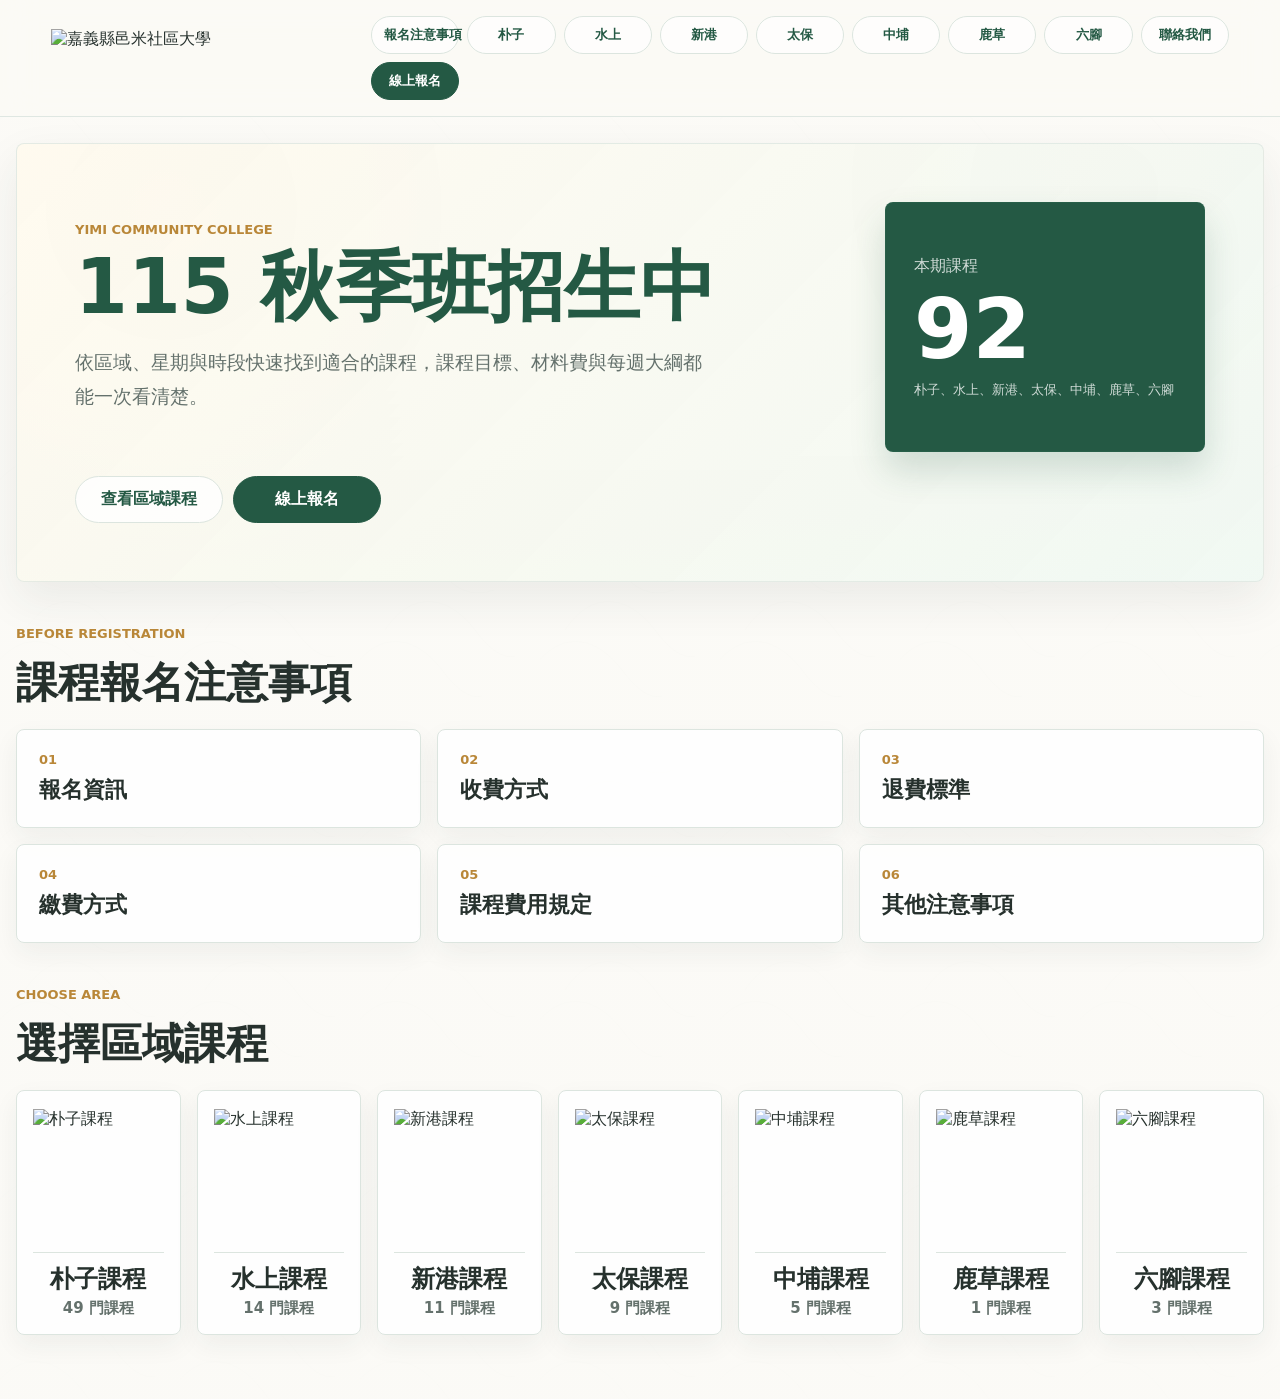
==== index.html @ 408e7299 "Add files via upload" ====
<!doctype html>
<html lang="zh-Hant">
  <head>
    <meta charset="utf-8" />
    <meta name="viewport" content="width=device-width, initial-scale=1" />
    <title>嘉義縣邑米社區大學課程網</title>
    <link rel="stylesheet" href="styles.css" />
  </head>
  <body>
    <header class="site-header">
      <a class="brand" href="#/">
        <img class="brand-logo" src="assets/yimi-logo.png" alt="嘉義縣邑米社區大學" />
      </a>
      <nav class="top-nav" aria-label="主要導覽">
        <a href="#notice">報名注意事項</a>
        <a href="#/area/朴子">朴子</a>
        <a href="#/area/水上">水上</a>
        <a href="#/area/新港">新港</a>
        <a href="#/area/太保">太保</a>
        <a href="#/area/中埔">中埔</a>
        <a href="#/area/鹿草">鹿草</a>
        <a href="#/area/六腳">六腳</a>
        <button class="nav-button" type="button" data-open-contact>聯絡我們</button>
        <a class="signup-link" href="https://forms.gle/RVEyKGL61ShTXrss8" target="_blank" rel="noopener">線上報名</a>
      </nav>
    </header>

    <main id="app">
      <section class="loading">
        <p>課程資料載入中...</p>
      </section>
    </main>

    <template id="home-template">
      <section class="intro">
        <div class="hero-copy">
          <p class="eyebrow">YiMi Community College</p>
          <h1>115 秋季班招生中</h1>
          <p>依區域、星期與時段快速找到適合的課程，課程目標、材料費與每週大綱都能一次看清楚。</p>
        </div>
        <div class="hero-stats" aria-label="本期課程資訊">
          <span>本期課程</span>
          <strong data-total-courses>--</strong>
          <small>朴子、水上、新港、太保、中埔、鹿草、六腳</small>
        </div>
        <div class="hero-actions">
          <a href="#regions">查看區域課程</a>
          <a class="primary-action" href="https://forms.gle/RVEyKGL61ShTXrss8" target="_blank" rel="noopener">線上報名</a>
        </div>
      </section>

      <section id="notice" class="notice-section">
        <div class="section-heading">
          <p class="eyebrow">Before Registration</p>
          <h2>課程報名注意事項</h2>
        </div>
        <div class="notice-grid">
          <details class="notice-card">
            <summary><span>01</span><strong>報名資訊</strong></summary>
            <div class="notice-content">
              <h3>報名對象</h3>
              <ul>
                <li>不限年齡、學歷、居住地、國籍（需有身分證號或居留證號）均可報名。</li>
                <li>小朋友報名須由家長自行留意安全。</li>
              </ul>
              <h3>報名時間</h3>
              <p>即日起至額滿為止。</p>
              <h3>報名方式</h3>
              <ul>
                <li>線上表單報名</li>
                <li>現場報名</li>
                <li>來電報名</li>
                <li>舊班團報</li>
              </ul>
              <h3>報名需繳交資料</h3>
              <ul>
                <li>身份證正反面影本一份。</li>
                <li>大頭照一張。</li>
                <li>新生報名需填寫報名表（包含姓名、出生年月日、身份證號、生理性別、居住之鄉鎮縣市、職業、學歷）。</li>
                <li>學費優待者請自備證明文件。</li>
                <li>個人資料為教育部填報統計所需資料，若不同意提供以上資訊則不受理報名。</li>
                <li>所選課程限本人上課，若非登記繳費之學員於上課場地發生意外事故（體傷、財物損失），社大無法保障其權利，請自行承擔。</li>
                <li>不得由他人頂替或冒名上課，經發現立即取消上課資格，其所繳之報名費、學分費、雜費概不退還。</li>
              </ul>
            </div>
          </details>
          <details class="notice-card">
            <summary><span>02</span><strong>收費方式</strong></summary>
            <div class="notice-content">
              <h3>收費標準</h3>
              <ul>
                <li>報名費：新生 200 元、舊生 100 元。</li>
                <li>學分費：每 1 學分（18 小時）1,000 元。</li>
                <li>雜費：設備維護費、耗材、場地費等，視課程及場地而定，不含在學分費裡。</li>
                <li>報名費每學期僅收一次。</li>
              </ul>
              <h3>學分費優惠</h3>
              <ul>
                <li>以下身份優惠需憑證辦理。</li>
                <li>除伴侶共學外，學分費優惠皆不可合併使用。</li>
                <li>報名與繳費完成才享有優惠及報名成功。</li>
              </ul>
              <p><strong>四送一優惠（第五門免費）：</strong>報名繳費四門當期課程（共 8 學分）可再享一門課程（2 學分）免費，但不得退課、退費或延期保留。</p>
            </div>
          </details>
          <details class="notice-card">
            <summary><span>03</span><strong>退費標準</strong></summary>
            <div class="notice-content">
              <h3>退課退費標準</h3>
              <p>已成班：報名費不予退費及轉讓，僅依退費標準表退還學分費及雜費。</p>
              <div class="notice-table-wrap">
                <table class="notice-table">
                  <thead>
                    <tr>
                      <th>上課週數</th>
                      <th>第一週提出申請<br />至第二週前</th>
                      <th>第二週提出申請<br />至第三週前</th>
                      <th>第三週提出申請<br />至第四週前</th>
                      <th>第四週提出申請<br />至第五週前</th>
                      <th>第五週提出申請<br />至第六週前</th>
                    </tr>
                  </thead>
                  <tbody>
                    <tr>
                      <th>18 週</th>
                      <td>全退</td>
                      <td>全退</td>
                      <td>退 7 成</td>
                      <td>退 6 成</td>
                      <td>不退費</td>
                    </tr>
                    <tr>
                      <th>非 18 週</th>
                      <td>全退</td>
                      <td>退 7 成</td>
                      <td>退 6 成</td>
                      <td>不退費</td>
                      <td>不退費</td>
                    </tr>
                  </tbody>
                </table>
              </div>
              <h3>退費方式</h3>
              <ul>
                <li>請填寫退費表單：線上退費表單。</li>
                <li>退費日期為每月 10 號、25 號。</li>
                <li>若退款帳戶非郵局或京城銀行，會酌收 15 元手續費。</li>
              </ul>
              <h3>退費注意事項</h3>
              <ul>
                <li>已成班：報名費不予退費及轉讓，僅依退費標準表退還學分費及雜費。</li>
                <li>未成班：全額退費（報名費、學分費、雜費）。</li>
                <li>申請退費需由本人提出，若委託他人但他人延後告知本社大，將以被委託人告知社大之日計算退費級距，且不得異議。</li>
                <li>為簡化行政程序和避免費用所衍伸之爭議，社大皆不延期或保留學員所繳費用。</li>
              </ul>
            </div>
          </details>
          <details class="notice-card">
            <summary><span>04</span><strong>繳費方式</strong></summary>
            <div class="notice-content">
              <h3>現場繳費</h3>
              <h4>中埔校本部（和興國小 B1 辦公室）</h4>
              <ul>
                <li>週一至週五 08:30-17:00</li>
                <li>地址：嘉義縣中埔鄉和興路 91 號</li>
                <li>電話：05-2390519</li>
              </ul>
              <h4>朴子分校（嘉義縣立圖書館 B1 辦公室）</h4>
              <ul>
                <li>週二至週五 09:00-16:30</li>
                <li>地址：嘉義縣朴子市山通路 7 號</li>
                <li>電話：05-3790898</li>
              </ul>
              <h4>大同國小志工休息室</h4>
              <ul>
                <li>週一、週五 14:00-16:30</li>
                <li>地址：嘉義縣朴子市大同路 239 號</li>
              </ul>
              <h4>水上-正大書局</h4>
              <ul>
                <li>依店面營業時間</li>
                <li>地址：嘉義縣水上鄉中興路 209 號</li>
              </ul>
              <h3>匯款方式</h3>
              <ul>
                <li>匯款銀行：京城銀行中埔分行</li>
                <li>銀行代碼：054</li>
                <li>戶名：社團法人台灣國際學術交流學會</li>
                <li>帳號：0331-25013169</li>
              </ul>
              <p>匯款完成後請來電或私訊邑米社大（LINE ID：0905935899），提供帳號末 5 碼、匯款金額及匯款時間。</p>
            </div>
          </details>
          <details class="notice-card">
            <summary><span>05</span><strong>課程費用規定</strong></summary>
            <div class="notice-content">
              <h3>學分費與報名規則</h3>
              <ul>
                <li>1 學分：1,000 元；2 學分：2,000 元；3 學分：3,000 元。</li>
                <li>原訂為 2 學分課程者，不可僅報名 1 學分，亦不得享有任何優惠辦法。</li>
              </ul>
              <h3>試聽規則</h3>
              <ul>
                <li>每人每門課限一次，需提前電話報名。</li>
                <li>超過試聽週後，需先聯繫本校，並由本校轉知講師同意方可試聽，酌收試聽費 250 元。</li>
                <li>材料費及冷氣費另計。</li>
                <li>若試聽後報名，旁聽費可折抵學分費。</li>
              </ul>
              <h3>中途插班規定</h3>
              <ul>
                <li>18 週課程：自第 3 週起依比例收取學分費。</li>
                <li>非 18 週課程：自第 2 週起依比例收取學分費。</li>
                <li>報名費與場地費仍全額收取。</li>
              </ul>
              <h3>場地費與冷氣費</h3>
              <ul>
                <li>場地費依各場地規定收取，部分班級開課與否待確認，場地費將於開課前另行通知。</li>
                <li>冷氣費用依場地管理規定辦理，金額以開課公告為準。</li>
              </ul>
              <h3>雜費與場地使用</h3>
              <ul>
                <li>專業教室如需水電或設備維護，雜費將依實際需求另行收取。</li>
                <li>雜費不含場地清潔費用，請各班自行安排清掃，維護環境整潔，並將垃圾帶走。</li>
              </ul>
              <h3>教材費與戶外教學</h3>
              <ul>
                <li>材料費及教材費由授課教師訂定，學員自行負擔，社大不代收。</li>
                <li>戶外教學相關費用（如交通、餐飲、保險等）由班級自理與收費。</li>
                <li>學員參加戶外教學時應辦理保險。</li>
              </ul>
              <h3>證明與行政費用</h3>
              <ul>
                <li>收據遺失補發，酌收工本費 100 元。</li>
                <li>研習證書製證費為 100 元。</li>
              </ul>
              <p>所有費用依實際狀況及開課公告為準，敬請學員留意各期正式通知。</p>
            </div>
          </details>
          <details class="notice-card">
            <summary><span>06</span><strong>其他注意事項</strong></summary>
            <div class="notice-content">
              <ul>
                <li>為維護學習權益，若有不當行為以致影響班級運作或講師教學情事，本校得取消其上課資格並沒收該課之全部費用。</li>
                <li>如遇天災是否停班停課，依嘉義縣政府發布之公告訊息為主，課程如因天災停課，恕不另行補課。</li>
                <li>國定假日比照嘉義縣政府，若國定假期不停課，則由該課講師與學員另行決定，但需提前一週告知社大，以確認場地是否可正常使用。</li>
                <li>運動類課程請自行評估身體狀況，活動中請注意上課安全。</li>
                <li>社大師生須保留最後一堂課做為課程成果展演（展覽或社區服務）。</li>
                <li>開課前將於本校官方網站及 FB 粉絲專頁公告開課資訊，課程如有調整，悉以公告內容為準。</li>
                <li>每小時課程安排為 50 分鐘上課、10 分鐘休息；各班級可依實際上課需求，自行調配休息時間。</li>
                <li>校內停車請依各校區規定辦理；若未開放停車，請自行安排停車事宜。</li>
              </ul>
            </div>
          </details>
        </div>
      </section>

      <section id="regions" class="region-section">
        <div class="section-heading">
          <p class="eyebrow">Choose Area</p>
          <h2>選擇區域課程</h2>
        </div>
        <div class="region-grid" data-region-grid></div>
      </section>
    </template>

    <template id="area-template">
      <section class="page-title">
        <a class="back-link" href="#/">返回首頁</a>
        <p class="eyebrow">Area Courses</p>
        <h1 data-area-title></h1>
        <p data-area-summary></p>
      </section>
      <section class="tools">
        <label>
          搜尋課程
          <input type="search" data-search placeholder="輸入課名、講師或地點" />
        </label>
        <label>
          時段
          <select data-period-filter>
            <option value="全部">全部時段</option>
            <option value="上午">上午</option>
            <option value="下午">下午</option>
            <option value="晚上">晚上</option>
          </select>
        </label>
      </section>
      <section class="day-tabs" data-day-tabs aria-label="依星期篩選課程"></section>
      <section class="schedule" data-schedule></section>
    </template>

    <template id="course-template">
      <section class="page-title detail-title">
        <a class="back-link" data-back-to-area href="#/">返回區域課表</a>
        <p class="eyebrow" data-course-code></p>
        <h1 data-course-name></h1>
        <p data-course-meta></p>
      </section>
      <section class="detail-layout">
        <aside class="course-facts" data-course-facts></aside>
        <article class="course-detail" data-course-detail></article>
      </section>
      <section class="weekly-detail">
        <div class="section-heading">
          <p class="eyebrow">Weekly Plan</p>
          <h2>每週課程大綱</h2>
        </div>
        <div class="week-list" data-week-list></div>
      </section>
    </template>

    <div class="notice-modal" data-notice-modal hidden>
      <div class="notice-modal-backdrop" data-close-notice></div>
      <section class="notice-modal-panel" role="dialog" aria-modal="true" aria-labelledby="notice-modal-title">
        <button class="modal-close" type="button" data-close-notice aria-label="關閉">×</button>
        <p class="eyebrow">Before Registration</p>
        <h2 id="notice-modal-title" data-notice-title></h2>
        <div class="notice-modal-body" data-notice-body></div>
      </section>
    </div>

    <div class="notice-modal" data-contact-modal hidden>
      <div class="notice-modal-backdrop" data-close-contact></div>
      <section class="notice-modal-panel contact-panel" role="dialog" aria-modal="true" aria-labelledby="contact-modal-title">
        <button class="modal-close" type="button" data-close-contact aria-label="關閉">×</button>
        <p class="eyebrow">Contact</p>
        <h2 id="contact-modal-title">聯絡我們</h2>
        <div class="contact-grid">
          <article>
            <h3>中埔校本部</h3>
            <p><strong>連絡電話：</strong>05-2390519</p>
            <p><strong>地址：</strong>嘉義縣中埔鄉和興路91號（和興國小）</p>
            <p><strong>服務時間：</strong>週一至週五 09:00-17:00（國定假日休息）</p>
          </article>
          <article>
            <h3>朴子分校</h3>
            <p><strong>連絡電話：</strong>05-3790898</p>
            <p><strong>地址：</strong>嘉義縣朴子市山通路7號B1（嘉義縣立圖書館）</p>
            <p><strong>服務時間：</strong>週二至週五 09:00-17:00（週一及國定假日休息）</p>
          </article>
        </div>
        <a class="line-contact" href="https://line.me/ti/p/IDoqhx8Hf-" target="_blank" rel="noopener">
          LINE ID：0905935899
        </a>
      </section>
    </div>

    <script src="data.js"></script>
    <script src="script.js"></script>
  </body>
</html>
---- styles.css ----
:root {
  --ink: #26312d;
  --muted: #64716c;
  --line: #dce5df;
  --paper: #fbfaf6;
  --soft: #eff5f0;
  --accent: #3f7f63;
  --accent-dark: #245944;
  --gold: #b98738;
  --white: #ffffff;
  --shadow: 0 18px 45px rgba(38, 49, 45, 0.1);
}

* {
  box-sizing: border-box;
}

html {
  scroll-behavior: smooth;
}

body {
  margin: 0;
  color: var(--ink);
  background:
    linear-gradient(rgba(251, 250, 246, 0.94), rgba(251, 250, 246, 0.96)),
    url("data:image/svg+xml,%3Csvg xmlns='http://www.w3.org/2000/svg' width='180' height='180' viewBox='0 0 180 180'%3E%3Cg fill='none' stroke='%23cbd8cf' stroke-width='1' opacity='.7'%3E%3Cpath d='M25 90c25-38 61-38 90 0 15 20 28 29 40 26'/%3E%3Cpath d='M-8 130c25-38 61-38 90 0 15 20 28 29 40 26'/%3E%3Cpath d='M82 32c14 19 31 25 52 18'/%3E%3C/g%3E%3C/svg%3E");
  font-family: "Noto Sans TC", "Microsoft JhengHei", system-ui, sans-serif;
}

a {
  color: inherit;
  text-decoration: none;
}

.site-header {
  position: sticky;
  top: 0;
  z-index: 20;
  display: grid;
  grid-template-columns: minmax(220px, 300px) minmax(0, 1fr);
  align-items: center;
  gap: 20px;
  padding: 16px clamp(18px, 4vw, 56px);
  border-bottom: 1px solid rgba(220, 229, 223, 0.9);
  background: rgba(251, 250, 246, 0.9);
  backdrop-filter: blur(16px);
}

.brand {
  display: inline-flex;
  align-items: center;
  gap: 12px;
  min-width: 0;
}

.brand-logo {
  width: min(290px, 38vw);
  height: 58px;
  object-fit: contain;
  object-position: left center;
}

.brand strong,
.brand small {
  display: block;
}

.brand small {
  margin-top: 2px;
  color: var(--muted);
  font-size: 13px;
}

.top-nav {
  display: grid;
  grid-template-columns: repeat(9, minmax(0, 1fr));
  gap: 8px;
}

.top-nav a,
.nav-button,
.back-link {
  border: 1px solid var(--line);
  border-radius: 999px;
  padding: 9px 12px;
  background: rgba(255, 255, 255, 0.72);
  color: var(--accent-dark);
  font-size: 13px;
  font-weight: 700;
  text-align: center;
  white-space: nowrap;
}

.nav-button {
  cursor: pointer;
  font-family: inherit;
}

.top-nav .signup-link {
  border-color: var(--accent-dark);
  color: var(--white);
  background: var(--accent-dark);
}

main {
  width: min(1280px, calc(100% - 32px));
  margin: 0 auto;
  padding: 26px 0 64px;
}

.intro {
  display: grid;
  grid-template-columns: minmax(0, 1fr) 320px;
  gap: 24px;
  align-items: center;
  overflow: visible;
  min-height: 360px;
  margin-bottom: 42px;
  padding: clamp(28px, 5vw, 58px);
  border: 1px solid rgba(220, 229, 223, 0.72);
  border-radius: 8px;
  background:
    linear-gradient(135deg, rgba(255, 250, 239, 0.94), rgba(240, 248, 242, 0.9)),
    radial-gradient(circle at 12% 15%, rgba(185, 135, 56, 0.14), transparent 30%),
    radial-gradient(circle at 88% 10%, rgba(63, 127, 99, 0.13), transparent 28%),
    linear-gradient(0deg, rgba(63, 127, 99, 0.06), transparent 45%);
  box-shadow: 0 18px 45px rgba(38, 49, 45, 0.08);
}

.hero-copy {
  max-width: 740px;
}

.hero-copy h1 {
  margin-bottom: 18px;
  color: var(--accent-dark);
}

.hero-copy p:last-child {
  max-width: 640px;
  color: var(--muted);
  font-size: 19px;
  line-height: 1.8;
}

.hero-stats {
  display: flex;
  min-height: 250px;
  flex-direction: column;
  justify-content: center;
  border: 1px solid rgba(63, 127, 99, 0.16);
  border-radius: 8px;
  padding: 28px;
  color: var(--white);
  background: var(--accent-dark);
  box-shadow: 0 18px 35px rgba(36, 89, 68, 0.18);
}

.hero-stats span,
.hero-stats small {
  color: rgba(255, 255, 255, 0.78);
}

.hero-stats strong {
  margin: 10px 0;
  font-size: 84px;
  line-height: 1;
}

.hero-actions {
  display: flex;
  flex-wrap: wrap;
  grid-column: 1 / -1;
  justify-content: flex-start;
  gap: 10px;
}

.hero-actions a {
  min-width: 148px;
  border: 1px solid var(--line);
  border-radius: 999px;
  padding: 12px 18px;
  background: rgba(255, 255, 255, 0.8);
  color: var(--accent-dark);
  font-weight: 900;
  text-align: center;
}

.hero-actions .primary-action {
  border-color: var(--accent-dark);
  background: var(--accent-dark);
  color: var(--white);
}

.eyebrow {
  margin: 0 0 10px;
  color: var(--gold);
  font-size: 13px;
  font-weight: 800;
  letter-spacing: 0;
  text-transform: uppercase;
}

h1,
h2,
h3,
p {
  margin-top: 0;
}

h1 {
  max-width: 760px;
  margin-bottom: 18px;
  font-size: clamp(38px, 6vw, 76px);
  line-height: 1.05;
  letter-spacing: 0;
}

h2 {
  margin-bottom: 0;
  font-size: clamp(28px, 4vw, 42px);
  letter-spacing: 0;
}

h3 {
  margin-bottom: 8px;
  font-size: 20px;
}

.intro-copy p:last-child,
.page-title p {
  max-width: 720px;
  color: var(--muted);
  font-size: 18px;
  line-height: 1.8;
}

.intro-panel {
  display: flex;
  flex-direction: column;
  justify-content: center;
  border-radius: 8px;
  padding: 26px;
  color: var(--white);
  background: var(--accent-dark);
}

.intro-panel span,
.intro-panel small {
  color: rgba(255, 255, 255, 0.78);
}

.intro-panel strong {
  margin: 8px 0;
  font-size: 72px;
  line-height: 1;
}

.notice-section,
.region-section,
.schedule,
.weekly-detail,
.detail-layout,
.tools {
  margin-top: 44px;
}

.day-tabs {
  display: grid;
  grid-template-columns: repeat(8, minmax(0, 1fr));
  gap: 8px;
  margin-top: 14px;
}

.day-tabs button {
  min-height: 44px;
  cursor: pointer;
  border: 1px solid var(--line);
  border-radius: 999px;
  padding: 9px 10px;
  color: var(--accent-dark);
  background: rgba(255, 255, 255, 0.74);
  font: inherit;
  font-size: 14px;
  font-weight: 900;
}

.day-tabs button.active {
  border-color: var(--accent-dark);
  color: var(--white);
  background: var(--accent-dark);
}

.section-heading {
  display: flex;
  flex-direction: column;
  align-items: flex-start;
  justify-content: flex-start;
  gap: 4px;
  margin-bottom: 18px;
}

.notice-grid,
.region-grid {
  display: grid;
  grid-template-columns: repeat(3, minmax(0, 1fr));
  gap: 16px;
}

.notice-card,
.region-card,
.day-section,
.course-card,
.course-facts,
.course-detail,
.week-card {
  border: 1px solid var(--line);
  border-radius: 8px;
  background: rgba(255, 255, 255, 0.86);
  box-shadow: 0 10px 26px rgba(38, 49, 45, 0.06);
}

.notice-card {
  overflow: hidden;
  transition: transform 0.18s ease, border-color 0.18s ease, box-shadow 0.18s ease;
}

.notice-card:hover {
  border-color: rgba(63, 127, 99, 0.55);
  box-shadow: var(--shadow);
  transform: translateY(-3px);
}

.notice-card summary {
  display: flex;
  min-height: 96px;
  cursor: pointer;
  flex-direction: column;
  justify-content: center;
  gap: 8px;
  padding: 22px;
  list-style: none;
}

.notice-card summary::-webkit-details-marker {
  display: none;
}

.notice-card summary strong {
  font-size: 22px;
}

.notice-content {
  display: none;
}

.notice-grid span {
  color: var(--gold);
  font-size: 13px;
  font-weight: 800;
}

.notice-grid p,
.notice-grid li,
.course-card p,
.course-detail p,
.week-card p {
  color: var(--muted);
  line-height: 1.7;
}

.notice-content h3 {
  margin: 18px 0 8px;
  color: var(--accent-dark);
  font-size: 17px;
}

.notice-content h4 {
  margin: 14px 0 6px;
  color: var(--ink);
  font-size: 15px;
}

.notice-content ul {
  margin: 0;
  padding-left: 1.2em;
}

.notice-content p {
  margin-bottom: 0;
}

.notice-table-wrap {
  overflow-x: auto;
}

.notice-table {
  width: 100%;
  min-width: 680px;
  border-collapse: collapse;
  margin: 10px 0 16px;
  font-size: 14px;
}

.notice-table th,
.notice-table td {
  border: 1px solid var(--line);
  padding: 10px;
  text-align: center;
  vertical-align: middle;
}

.notice-table th {
  background: var(--soft);
  color: var(--accent-dark);
}

body.modal-open {
  overflow: hidden;
}

.notice-modal[hidden] {
  display: none;
}

.notice-modal {
  position: fixed;
  inset: 0;
  z-index: 80;
  display: grid;
  place-items: center;
  padding: 24px;
}

.notice-modal-backdrop {
  position: absolute;
  inset: 0;
  background: rgba(16, 27, 23, 0.54);
}

.notice-modal-panel {
  position: relative;
  width: min(920px, 100%);
  max-height: min(760px, calc(100vh - 48px));
  overflow: auto;
  border: 1px solid var(--line);
  border-radius: 8px;
  padding: clamp(24px, 4vw, 42px);
  background: var(--paper);
  box-shadow: 0 30px 80px rgba(16, 27, 23, 0.28);
}

.notice-modal-panel h2 {
  margin-bottom: 18px;
}

.notice-modal-body .notice-content {
  display: block;
  padding: 0;
}

.notice-modal-body h3 {
  margin: 20px 0 8px;
  color: var(--accent-dark);
  font-size: 19px;
}

.notice-modal-body h4 {
  margin: 16px 0 6px;
  font-size: 16px;
}

.notice-modal-body p,
.notice-modal-body li {
  color: var(--muted);
  line-height: 1.8;
}

.notice-modal-body ul {
  margin: 0;
  padding-left: 1.3em;
}

.contact-grid {
  display: grid;
  grid-template-columns: repeat(2, minmax(0, 1fr));
  gap: 16px;
  margin-top: 18px;
}

.contact-grid article {
  border: 1px solid var(--line);
  border-radius: 8px;
  padding: 18px;
  background: rgba(255, 255, 255, 0.72);
}

.contact-grid h3 {
  margin-bottom: 12px;
  color: var(--accent-dark);
}

.contact-grid p {
  color: var(--muted);
  line-height: 1.7;
}

.line-contact {
  display: inline-flex;
  margin-top: 16px;
  border-radius: 999px;
  padding: 12px 18px;
  color: var(--white);
  background: var(--accent-dark);
  font-weight: 900;
}

.modal-close {
  position: sticky;
  top: 0;
  float: right;
  display: grid;
  width: 42px;
  height: 42px;
  cursor: pointer;
  place-items: center;
  border: 1px solid var(--line);
  border-radius: 50%;
  color: var(--accent-dark);
  background: var(--white);
  font-size: 28px;
  line-height: 1;
}

.region-grid {
  grid-template-columns: repeat(7, minmax(0, 1fr));
}

.region-card {
  display: flex;
  min-height: 245px;
  flex-direction: column;
  justify-content: space-between;
  align-items: center;
  gap: 10px;
  padding: 18px 16px 16px;
  transition: transform 0.18s ease, border-color 0.18s ease, box-shadow 0.18s ease;
}

.region-card:hover {
  border-color: rgba(63, 127, 99, 0.55);
  box-shadow: var(--shadow);
  transform: translateY(-3px);
}

.region-card img {
  width: min(150px, 100%);
  aspect-ratio: 1;
  object-fit: contain;
}

.region-card-text {
  width: 100%;
  border-top: 1px solid var(--line);
  padding-top: 12px;
  text-align: center;
}

.region-card-text strong {
  display: block;
  color: var(--ink);
  font-size: 24px;
  line-height: 1.2;
}

.region-card .course-count {
  display: block;
  margin-top: 5px;
  color: var(--muted);
  font-size: 15px;
  font-weight: 800;
}

.page-title {
  padding: 22px 0 6px;
}

.page-title h1 {
  margin-top: 18px;
}

.detail-title .eyebrow {
  margin-top: 22px;
}

.tools {
  display: grid;
  grid-template-columns: minmax(0, 1fr) 220px;
  gap: 14px;
  align-items: end;
  padding: 16px;
  border: 1px solid var(--line);
  border-radius: 8px;
  background: rgba(255, 255, 255, 0.78);
}

.tools label {
  display: grid;
  gap: 7px;
  color: var(--accent-dark);
  font-size: 14px;
  font-weight: 800;
}

input,
select {
  width: 100%;
  border: 1px solid var(--line);
  border-radius: 8px;
  padding: 13px 14px;
  background: var(--white);
  color: var(--ink);
  font: inherit;
}

.schedule {
  display: grid;
  gap: 18px;
}

.day-section {
  padding: 18px;
}

.day-header {
  display: flex;
  align-items: center;
  justify-content: space-between;
  gap: 12px;
  margin-bottom: 14px;
  border-bottom: 1px solid var(--line);
  padding-bottom: 12px;
}

.day-header h2 {
  font-size: 24px;
}

.period-grid {
  display: grid;
  grid-template-columns: repeat(3, minmax(0, 1fr));
  gap: 14px;
}

.period-column {
  min-width: 0;
}

.period-title {
  margin-bottom: 10px;
  color: var(--accent-dark);
  font-size: 15px;
  font-weight: 900;
}

.course-stack {
  display: grid;
  gap: 10px;
}

.course-card {
  display: block;
  padding: 16px;
}

.course-card strong {
  display: block;
  margin-bottom: 8px;
  font-size: 18px;
  line-height: 1.35;
}

.course-meta {
  display: flex;
  flex-wrap: wrap;
  gap: 8px;
  margin-top: 12px;
}

.course-meta span,
.fact {
  border-radius: 999px;
  padding: 5px 9px;
  background: var(--soft);
  color: var(--accent-dark);
  font-size: 13px;
  font-weight: 700;
}

.empty {
  border: 1px dashed var(--line);
  border-radius: 8px;
  padding: 16px;
  color: var(--muted);
  background: rgba(255, 255, 255, 0.48);
}

.detail-layout {
  display: grid;
  grid-template-columns: 320px minmax(0, 1fr);
  gap: 18px;
  align-items: start;
}

.course-facts,
.course-detail {
  padding: 22px;
}

.course-facts {
  position: sticky;
  top: 92px;
  display: grid;
  gap: 12px;
}

.fact-row {
  border-bottom: 1px solid var(--line);
  padding-bottom: 12px;
}

.fact-row span {
  display: block;
  margin-bottom: 4px;
  color: var(--muted);
  font-size: 13px;
}

.fact-row strong {
  line-height: 1.55;
}

.detail-block {
  margin-bottom: 26px;
}

.detail-block h2 {
  margin-bottom: 10px;
  font-size: 24px;
}

.detail-block p {
  white-space: pre-line;
}

.week-list {
  display: grid;
  grid-template-columns: repeat(2, minmax(0, 1fr));
  gap: 14px;
}

.week-card {
  padding: 18px;
}

.week-card span {
  color: var(--gold);
  font-weight: 900;
}

.week-card p {
  margin-top: 10px;
  font-size: 18px;
  font-weight: 400;
  white-space: pre-line;
}

.loading {
  min-height: 280px;
  display: grid;
  place-items: center;
  color: var(--muted);
}

@media (max-width: 920px) {
  .site-header {
    grid-template-columns: 1fr;
  }

  .top-nav {
    grid-template-columns: repeat(3, minmax(0, 1fr));
  }

  .day-tabs {
    grid-template-columns: repeat(4, minmax(0, 1fr));
  }

  .intro,
  .tools,
  .detail-layout {
    grid-template-columns: 1fr;
  }

  .notice-grid,
  .region-grid,
  .period-grid,
  .week-list {
    grid-template-columns: repeat(2, minmax(0, 1fr));
  }

  .course-facts {
    position: static;
  }

}

@media (max-width: 640px) {
  .site-header {
    align-items: stretch;
  }

  .top-nav {
    width: 100%;
    grid-template-columns: repeat(2, minmax(0, 1fr));
  }

  .day-tabs {
    grid-template-columns: repeat(2, minmax(0, 1fr));
  }

  .top-nav a {
    text-align: center;
  }

  main {
    width: min(100% - 22px, 1180px);
    padding-top: 18px;
  }

  .intro {
    min-height: auto;
  }

  h1 {
    font-size: 40px;
  }

  .notice-grid,
  .region-grid,
  .period-grid,
  .week-list,
  .contact-grid {
    grid-template-columns: 1fr;
  }

  .region-card {
    min-height: 220px;
  }
}
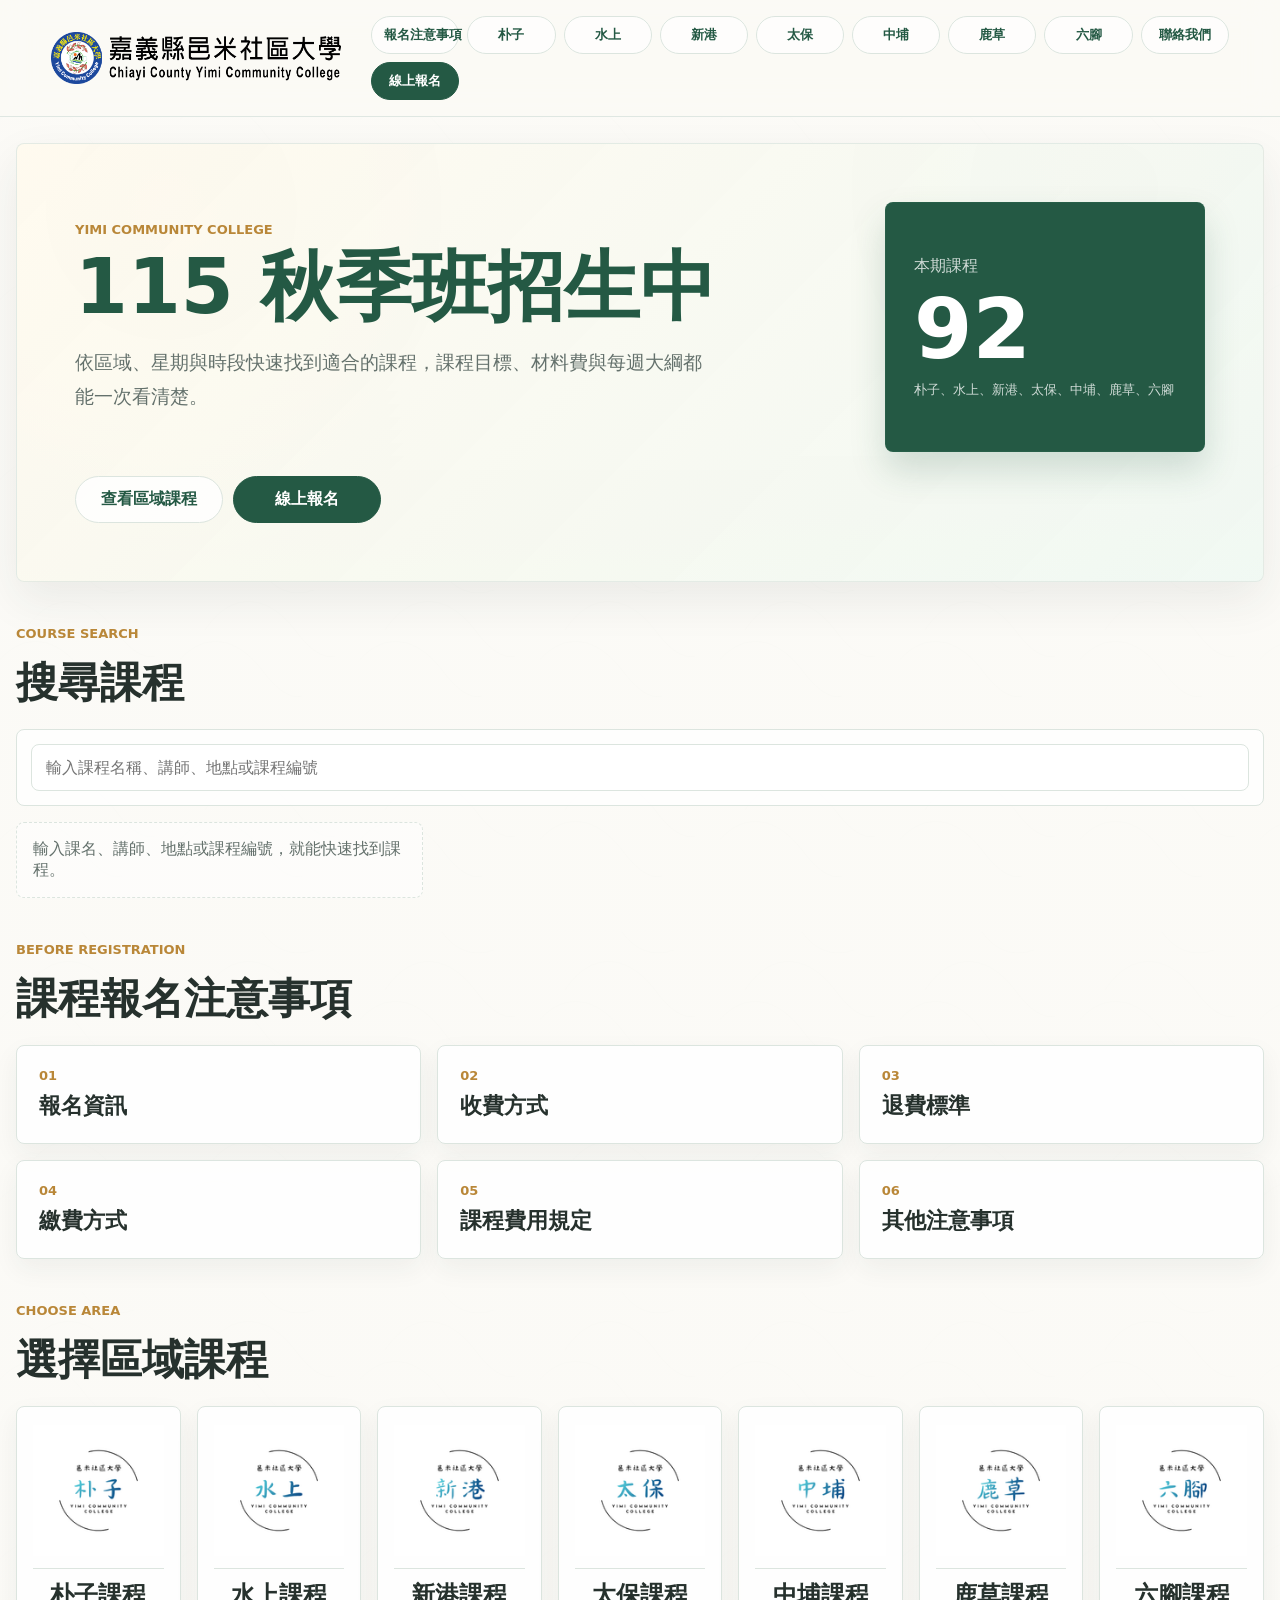
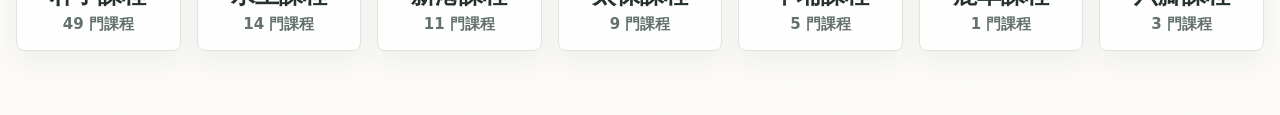
==== commit cfc500e5: "Add files via upload" ====
--- a/index.html
+++ b/index.html
@@ -47,6 +47,17 @@
           <a href="#regions">查看區域課程</a>
           <a class="primary-action" href="https://forms.gle/RVEyKGL61ShTXrss8" target="_blank" rel="noopener">線上報名</a>
         </div>
+      </section>
+
+      <section class="home-search-section">
+        <div class="section-heading">
+          <p class="eyebrow">Course Search</p>
+          <h2>搜尋課程</h2>
+        </div>
+        <div class="home-search-box">
+          <input type="search" data-home-search placeholder="輸入課程名稱、講師、地點或課程編號" />
+        </div>
+        <div class="home-search-results" data-home-search-results></div>
       </section>
 
       <section id="notice" class="notice-section">
@@ -142,7 +153,7 @@
               </div>
               <h3>退費方式</h3>
               <ul>
-                <li>請填寫退費表單：線上退費表單。</li>
+                <li>請填寫退費表單：<a href="https://docs.google.com/forms/d/e/1FAIpQLSd0D1s6ik9cEcCe7Jtbj0KyxBz6y3Qs9shBqqbWdIv3nBvt5A/viewform" target="_blank" rel="noopener">線上退費表單</a>。</li>
                 <li>退費日期為每月 10 號、25 號。</li>
                 <li>若退款帳戶非郵局或京城銀行，會酌收 15 元手續費。</li>
               </ul>
@@ -307,6 +318,10 @@
         </div>
         <div class="week-list" data-week-list></div>
       </section>
+      <div class="floating-actions">
+        <a data-floating-back href="#/">回到課程列表</a>
+        <button type="button" data-scroll-top>回到最上方</button>
+      </div>
     </template>
 
     <div class="notice-modal" data-notice-modal hidden>
@@ -346,6 +361,7 @@
     </div>
 
     <script src="data.js"></script>
+    <script src="course-status.js"></script>
     <script src="script.js"></script>
   </body>
 </html>
--- a/styles.css
+++ b/styles.css
@@ -258,12 +258,27 @@
 }
 
 .notice-section,
+.home-search-section,
 .region-section,
 .schedule,
 .weekly-detail,
 .detail-layout,
 .tools {
   margin-top: 44px;
+}
+
+.home-search-box {
+  border: 1px solid var(--line);
+  border-radius: 8px;
+  padding: 14px;
+  background: rgba(255, 255, 255, 0.78);
+}
+
+.home-search-results {
+  display: grid;
+  grid-template-columns: repeat(3, minmax(0, 1fr));
+  gap: 14px;
+  margin-top: 16px;
 }
 
 .day-tabs {
@@ -477,6 +492,13 @@
   line-height: 1.8;
 }
 
+.notice-modal-body a {
+  color: var(--accent-dark);
+  font-weight: 900;
+  text-decoration: underline;
+  text-underline-offset: 3px;
+}
+
 .notice-modal-body ul {
   margin: 0;
   padding-left: 1.3em;
@@ -583,11 +605,16 @@
 }
 
 .page-title {
-  padding: 22px 0 6px;
+  padding: 6px 0 6px;
 }
 
 .page-title h1 {
-  margin-top: 18px;
+  margin-top: 10px;
+}
+
+.page-title .back-link {
+  display: inline-block;
+  margin-bottom: 10px;
 }
 
 .detail-title .eyebrow {
@@ -674,6 +701,43 @@
   padding: 16px;
 }
 
+.course-badges {
+  display: flex;
+  flex-wrap: wrap;
+  gap: 6px;
+  min-height: 0;
+  margin-bottom: 10px;
+}
+
+.course-badge {
+  border-radius: 999px;
+  padding: 4px 9px;
+  color: var(--white);
+  font-size: 13px;
+  font-weight: 900;
+}
+
+.course-badge.new {
+  background: #287f8f;
+}
+
+.course-badge.full {
+  background: #b94444;
+}
+
+.course-badge.waitlist {
+  background: #b98738;
+}
+
+.course-badge.closed {
+  background: #6d7773;
+}
+
+.detail-badges {
+  margin-top: 14px;
+  margin-bottom: 0;
+}
+
 .course-card strong {
   display: block;
   margin-bottom: 8px;
@@ -776,6 +840,36 @@
   white-space: pre-line;
 }
 
+.floating-actions {
+  position: fixed;
+  right: 18px;
+  bottom: 24px;
+  z-index: 50;
+  display: grid;
+  gap: 8px;
+}
+
+.floating-actions a,
+.floating-actions button {
+  min-width: 132px;
+  cursor: pointer;
+  border: 1px solid var(--line);
+  border-radius: 999px;
+  padding: 11px 14px;
+  color: var(--accent-dark);
+  background: rgba(255, 255, 255, 0.94);
+  box-shadow: 0 10px 24px rgba(38, 49, 45, 0.14);
+  font: inherit;
+  font-size: 14px;
+  font-weight: 900;
+  text-align: center;
+}
+
+.floating-actions a {
+  color: var(--white);
+  background: var(--accent-dark);
+}
+
 .loading {
   min-height: 280px;
   display: grid;
@@ -805,6 +899,7 @@
   .notice-grid,
   .region-grid,
   .period-grid,
+  .home-search-results,
   .week-list {
     grid-template-columns: repeat(2, minmax(0, 1fr));
   }
@@ -849,11 +944,24 @@
   .notice-grid,
   .region-grid,
   .period-grid,
+  .home-search-results,
   .week-list,
   .contact-grid {
     grid-template-columns: 1fr;
   }
 
+  .floating-actions {
+    right: 10px;
+    bottom: 12px;
+  }
+
+  .floating-actions a,
+  .floating-actions button {
+    min-width: 112px;
+    padding: 10px 12px;
+    font-size: 13px;
+  }
+
   .region-card {
     min-height: 220px;
   }
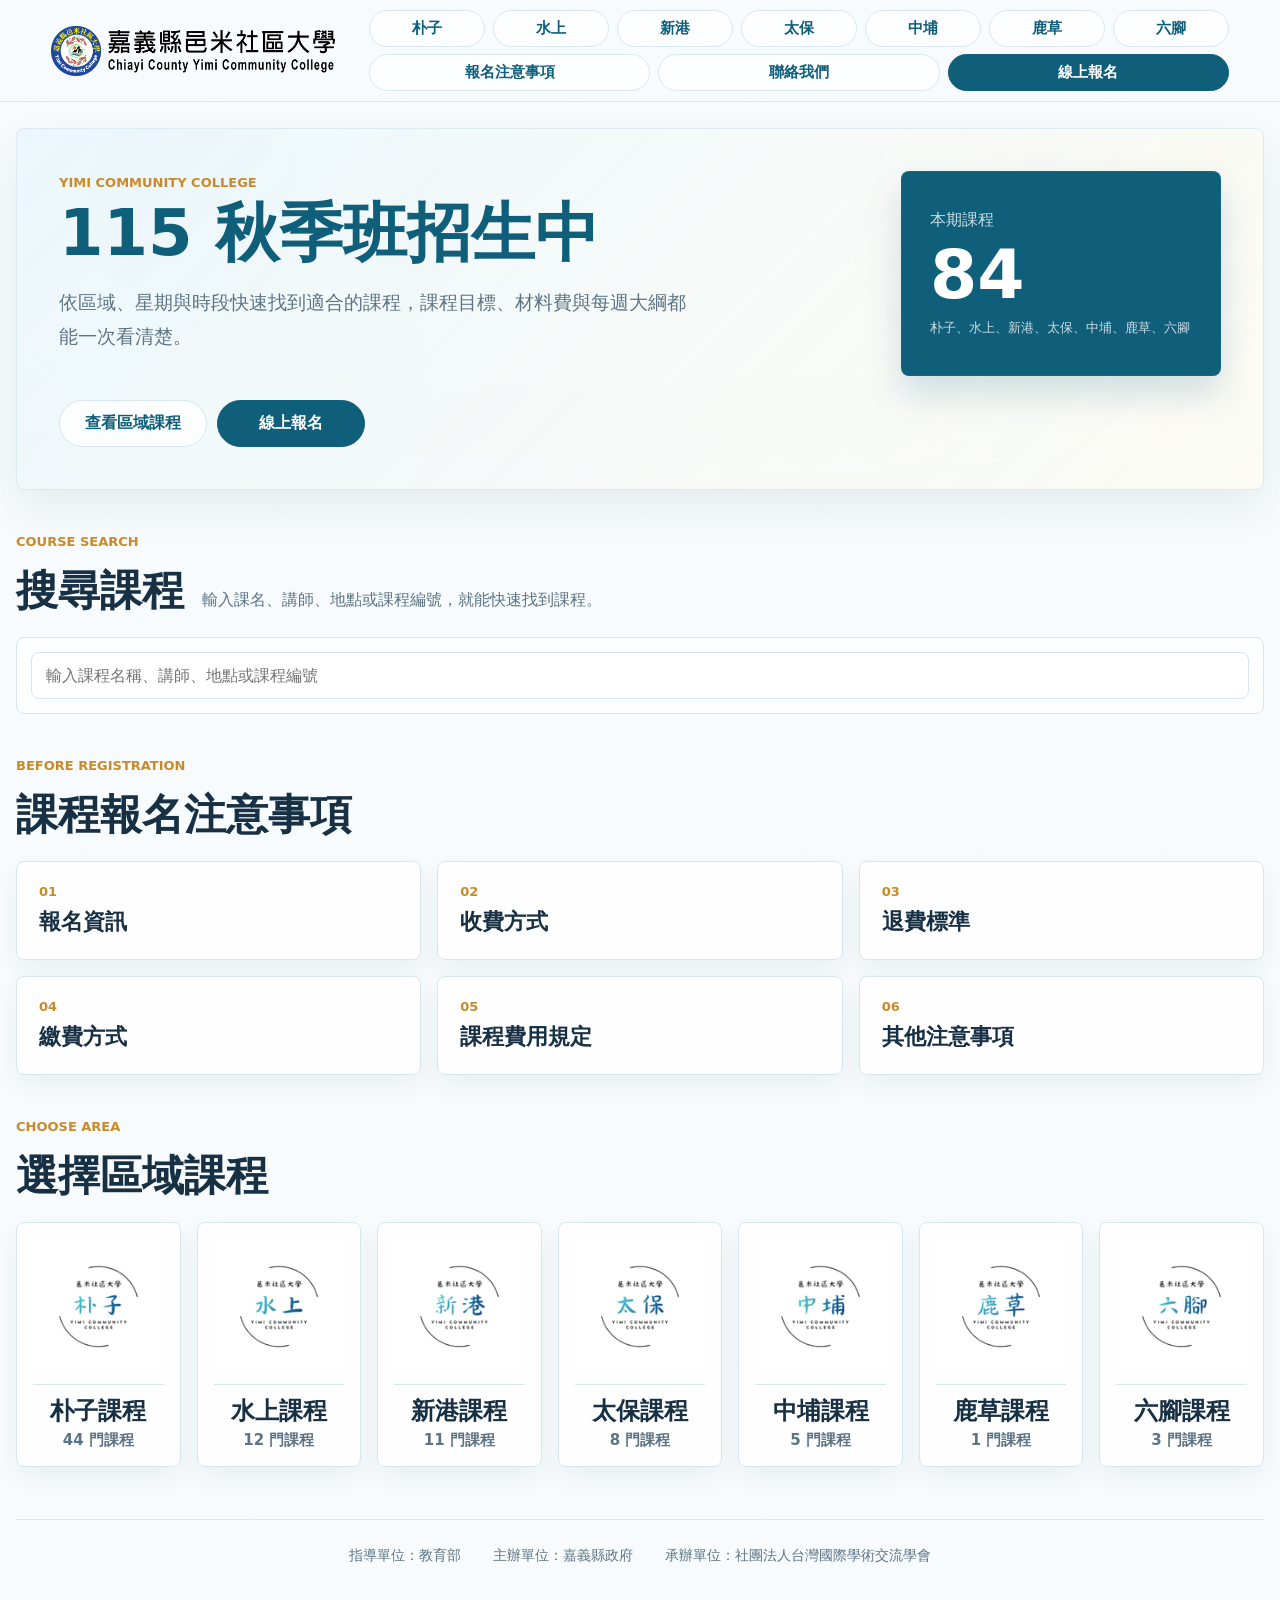
==== commit 0fba0da1: "Add files via upload" ====
--- a/index.html
+++ b/index.html
@@ -12,16 +12,20 @@
         <img class="brand-logo" src="assets/yimi-logo.png" alt="嘉義縣邑米社區大學" />
       </a>
       <nav class="top-nav" aria-label="主要導覽">
-        <a href="#notice">報名注意事項</a>
-        <a href="#/area/朴子">朴子</a>
-        <a href="#/area/水上">水上</a>
-        <a href="#/area/新港">新港</a>
-        <a href="#/area/太保">太保</a>
-        <a href="#/area/中埔">中埔</a>
-        <a href="#/area/鹿草">鹿草</a>
-        <a href="#/area/六腳">六腳</a>
-        <button class="nav-button" type="button" data-open-contact>聯絡我們</button>
-        <a class="signup-link" href="https://forms.gle/RVEyKGL61ShTXrss8" target="_blank" rel="noopener">線上報名</a>
+        <div class="nav-row nav-regions">
+          <a href="#/area/朴子">朴子</a>
+          <a href="#/area/水上">水上</a>
+          <a href="#/area/新港">新港</a>
+          <a href="#/area/太保">太保</a>
+          <a href="#/area/中埔">中埔</a>
+          <a href="#/area/鹿草">鹿草</a>
+          <a href="#/area/六腳">六腳</a>
+        </div>
+        <div class="nav-row nav-actions">
+          <a href="#notice">報名注意事項</a>
+          <button class="nav-button" type="button" data-open-contact>聯絡我們</button>
+          <a class="signup-link" href="https://forms.gle/RVEyKGL61ShTXrss8" target="_blank" rel="noopener">線上報名</a>
+        </div>
       </nav>
     </header>
 
@@ -50,9 +54,12 @@
       </section>
 
       <section class="home-search-section">
-        <div class="section-heading">
+        <div class="section-heading home-search-heading">
           <p class="eyebrow">Course Search</p>
-          <h2>搜尋課程</h2>
+          <div class="heading-line">
+            <h2>搜尋課程</h2>
+            <p>輸入課名、講師、地點或課程編號，就能快速找到課程。</p>
+          </div>
         </div>
         <div class="home-search-box">
           <input type="search" data-home-search placeholder="輸入課程名稱、講師、地點或課程編號" />
@@ -272,29 +279,37 @@
         </div>
         <div class="region-grid" data-region-grid></div>
       </section>
+
+      <footer class="home-credit">
+        <span>指導單位：教育部</span>
+        <span>主辦單位：嘉義縣政府</span>
+        <span>承辦單位：社團法人台灣國際學術交流學會</span>
+      </footer>
     </template>
 
     <template id="area-template">
-      <section class="page-title">
-        <a class="back-link" href="#/">返回首頁</a>
-        <p class="eyebrow">Area Courses</p>
-        <h1 data-area-title></h1>
-        <p data-area-summary></p>
-      </section>
-      <section class="tools">
-        <label>
-          搜尋課程
-          <input type="search" data-search placeholder="輸入課名、講師或地點" />
-        </label>
-        <label>
-          時段
-          <select data-period-filter>
-            <option value="全部">全部時段</option>
-            <option value="上午">上午</option>
-            <option value="下午">下午</option>
-            <option value="晚上">晚上</option>
-          </select>
-        </label>
+      <section class="area-overview">
+        <div class="page-title">
+          <a class="back-link" href="#/">返回首頁</a>
+          <p class="eyebrow">Area Courses</p>
+          <h1 data-area-title></h1>
+          <p data-area-summary></p>
+        </div>
+        <section class="tools">
+          <label>
+            搜尋課程
+            <input type="search" data-search placeholder="輸入課名、講師、地點或課程編號" />
+          </label>
+          <label>
+            時段
+            <select data-period-filter>
+              <option value="全部">全部時段</option>
+              <option value="上午">上午</option>
+              <option value="下午">下午</option>
+              <option value="晚上">晚上</option>
+            </select>
+          </label>
+        </section>
       </section>
       <section class="day-tabs" data-day-tabs aria-label="依星期篩選課程"></section>
       <section class="schedule" data-schedule></section>
--- a/styles.css
+++ b/styles.css
@@ -1,14 +1,14 @@
 :root {
-  --ink: #26312d;
-  --muted: #64716c;
-  --line: #dce5df;
-  --paper: #fbfaf6;
-  --soft: #eff5f0;
-  --accent: #3f7f63;
-  --accent-dark: #245944;
-  --gold: #b98738;
+  --ink: #173044;
+  --muted: #5d7484;
+  --line: #d7e7ef;
+  --paper: #f7fbfd;
+  --soft: #eaf4f8;
+  --accent: #2f89a8;
+  --accent-dark: #0f5f7a;
+  --gold: #c88a2a;
   --white: #ffffff;
-  --shadow: 0 18px 45px rgba(38, 49, 45, 0.1);
+  --shadow: 0 18px 45px rgba(23, 48, 68, 0.1);
 }
 
 * {
@@ -21,10 +21,11 @@
 
 body {
   margin: 0;
+  overflow-x: hidden;
   color: var(--ink);
   background:
-    linear-gradient(rgba(251, 250, 246, 0.94), rgba(251, 250, 246, 0.96)),
-    url("data:image/svg+xml,%3Csvg xmlns='http://www.w3.org/2000/svg' width='180' height='180' viewBox='0 0 180 180'%3E%3Cg fill='none' stroke='%23cbd8cf' stroke-width='1' opacity='.7'%3E%3Cpath d='M25 90c25-38 61-38 90 0 15 20 28 29 40 26'/%3E%3Cpath d='M-8 130c25-38 61-38 90 0 15 20 28 29 40 26'/%3E%3Cpath d='M82 32c14 19 31 25 52 18'/%3E%3C/g%3E%3C/svg%3E");
+    linear-gradient(rgba(247, 251, 253, 0.95), rgba(247, 251, 253, 0.97)),
+    url("data:image/svg+xml,%3Csvg xmlns='http://www.w3.org/2000/svg' width='180' height='180' viewBox='0 0 180 180'%3E%3Cg fill='none' stroke='%23c8dfe9' stroke-width='1' opacity='.72'%3E%3Cpath d='M25 90c25-38 61-38 90 0 15 20 28 29 40 26'/%3E%3Cpath d='M-8 130c25-38 61-38 90 0 15 20 28 29 40 26'/%3E%3Cpath d='M82 32c14 19 31 25 52 18'/%3E%3C/g%3E%3C/svg%3E");
   font-family: "Noto Sans TC", "Microsoft JhengHei", system-ui, sans-serif;
 }
 
@@ -40,10 +41,10 @@
   display: grid;
   grid-template-columns: minmax(220px, 300px) minmax(0, 1fr);
   align-items: center;
-  gap: 20px;
-  padding: 16px clamp(18px, 4vw, 56px);
-  border-bottom: 1px solid rgba(220, 229, 223, 0.9);
-  background: rgba(251, 250, 246, 0.9);
+  gap: 18px;
+  padding: 10px clamp(18px, 4vw, 56px);
+  border-bottom: 1px solid rgba(215, 231, 239, 0.9);
+  background: rgba(247, 251, 253, 0.92);
   backdrop-filter: blur(16px);
 }
 
@@ -56,7 +57,7 @@
 
 .brand-logo {
   width: min(290px, 38vw);
-  height: 58px;
+  height: 50px;
   object-fit: contain;
   object-position: left center;
 }
@@ -74,8 +75,24 @@
 
 .top-nav {
   display: grid;
-  grid-template-columns: repeat(9, minmax(0, 1fr));
+  width: 100%;
+  min-width: 0;
+  gap: 7px;
+}
+
+.nav-row {
+  display: grid;
+  width: 100%;
+  min-width: 0;
   gap: 8px;
+}
+
+.nav-regions {
+  grid-template-columns: repeat(7, minmax(0, 1fr));
+}
+
+.nav-actions {
+  grid-template-columns: repeat(3, minmax(0, 1fr));
 }
 
 .top-nav a,
@@ -83,10 +100,10 @@
 .back-link {
   border: 1px solid var(--line);
   border-radius: 999px;
-  padding: 9px 12px;
+  padding: 8px 12px;
   background: rgba(255, 255, 255, 0.72);
   color: var(--accent-dark);
-  font-size: 13px;
+  font-size: 15px;
   font-weight: 700;
   text-align: center;
   white-space: nowrap;
@@ -115,17 +132,17 @@
   gap: 24px;
   align-items: center;
   overflow: visible;
-  min-height: 360px;
-  margin-bottom: 42px;
-  padding: clamp(28px, 5vw, 58px);
-  border: 1px solid rgba(220, 229, 223, 0.72);
+  min-height: 300px;
+  margin-bottom: 32px;
+  padding: clamp(24px, 4vw, 42px);
+  border: 1px solid rgba(215, 231, 239, 0.78);
   border-radius: 8px;
   background:
-    linear-gradient(135deg, rgba(255, 250, 239, 0.94), rgba(240, 248, 242, 0.9)),
-    radial-gradient(circle at 12% 15%, rgba(185, 135, 56, 0.14), transparent 30%),
-    radial-gradient(circle at 88% 10%, rgba(63, 127, 99, 0.13), transparent 28%),
-    linear-gradient(0deg, rgba(63, 127, 99, 0.06), transparent 45%);
-  box-shadow: 0 18px 45px rgba(38, 49, 45, 0.08);
+    linear-gradient(135deg, rgba(236, 247, 252, 0.96), rgba(255, 252, 244, 0.86)),
+    radial-gradient(circle at 12% 15%, rgba(47, 137, 168, 0.16), transparent 30%),
+    radial-gradient(circle at 88% 10%, rgba(200, 138, 42, 0.13), transparent 28%),
+    linear-gradient(0deg, rgba(15, 95, 122, 0.06), transparent 45%);
+  box-shadow: 0 18px 45px rgba(23, 48, 68, 0.08);
 }
 
 .hero-copy {
@@ -135,6 +152,7 @@
 .hero-copy h1 {
   margin-bottom: 18px;
   color: var(--accent-dark);
+  font-size: clamp(42px, 5vw, 64px);
 }
 
 .hero-copy p:last-child {
@@ -146,15 +164,15 @@
 
 .hero-stats {
   display: flex;
-  min-height: 250px;
+  min-height: 205px;
   flex-direction: column;
   justify-content: center;
-  border: 1px solid rgba(63, 127, 99, 0.16);
+  border: 1px solid rgba(47, 137, 168, 0.18);
   border-radius: 8px;
   padding: 28px;
   color: var(--white);
   background: var(--accent-dark);
-  box-shadow: 0 18px 35px rgba(36, 89, 68, 0.18);
+  box-shadow: 0 18px 35px rgba(15, 95, 122, 0.18);
 }
 
 .hero-stats span,
@@ -164,7 +182,7 @@
 
 .hero-stats strong {
   margin: 10px 0;
-  font-size: 84px;
+  font-size: 68px;
   line-height: 1;
 }
 
@@ -279,6 +297,24 @@
   grid-template-columns: repeat(3, minmax(0, 1fr));
   gap: 14px;
   margin-top: 16px;
+}
+
+.home-search-results[hidden] {
+  display: none;
+}
+
+.heading-line {
+  display: flex;
+  align-items: baseline;
+  flex-wrap: wrap;
+  gap: 10px 18px;
+}
+
+.heading-line p {
+  margin: 0;
+  color: var(--muted);
+  font-size: 16px;
+  line-height: 1.6;
 }
 
 .day-tabs {
@@ -333,7 +369,7 @@
   border: 1px solid var(--line);
   border-radius: 8px;
   background: rgba(255, 255, 255, 0.86);
-  box-shadow: 0 10px 26px rgba(38, 49, 45, 0.06);
+  box-shadow: 0 10px 26px rgba(23, 48, 68, 0.06);
 }
 
 .notice-card {
@@ -342,7 +378,7 @@
 }
 
 .notice-card:hover {
-  border-color: rgba(63, 127, 99, 0.55);
+  border-color: rgba(47, 137, 168, 0.55);
   box-shadow: var(--shadow);
   transform: translateY(-3px);
 }
@@ -451,7 +487,7 @@
 .notice-modal-backdrop {
   position: absolute;
   inset: 0;
-  background: rgba(16, 27, 23, 0.54);
+  background: rgba(10, 37, 51, 0.54);
 }
 
 .notice-modal-panel {
@@ -463,7 +499,7 @@
   border-radius: 8px;
   padding: clamp(24px, 4vw, 42px);
   background: var(--paper);
-  box-shadow: 0 30px 80px rgba(16, 27, 23, 0.28);
+  box-shadow: 0 30px 80px rgba(10, 37, 51, 0.28);
 }
 
 .notice-modal-panel h2 {
@@ -571,7 +607,7 @@
 }
 
 .region-card:hover {
-  border-color: rgba(63, 127, 99, 0.55);
+  border-color: rgba(47, 137, 168, 0.55);
   box-shadow: var(--shadow);
   transform: translateY(-3px);
 }
@@ -606,6 +642,13 @@
 
 .page-title {
   padding: 6px 0 6px;
+}
+
+.area-overview {
+  display: grid;
+  grid-template-columns: minmax(300px, 0.8fr) minmax(520px, 1.2fr);
+  gap: clamp(24px, 4vw, 56px);
+  align-items: end;
 }
 
 .page-title h1 {
@@ -630,6 +673,10 @@
   border: 1px solid var(--line);
   border-radius: 8px;
   background: rgba(255, 255, 255, 0.78);
+}
+
+.area-overview .tools {
+  margin-top: 0;
 }
 
 .tools label {
@@ -723,6 +770,8 @@
 
 .course-badge.full {
   background: #b94444;
+  padding: 8px 14px;
+  font-size: 18px;
 }
 
 .course-badge.waitlist {
@@ -858,7 +907,7 @@
   padding: 11px 14px;
   color: var(--accent-dark);
   background: rgba(255, 255, 255, 0.94);
-  box-shadow: 0 10px 24px rgba(38, 49, 45, 0.14);
+  box-shadow: 0 10px 24px rgba(23, 48, 68, 0.14);
   font: inherit;
   font-size: 14px;
   font-weight: 900;
@@ -877,13 +926,43 @@
   color: var(--muted);
 }
 
+.home-credit {
+  display: flex;
+  flex-wrap: wrap;
+  justify-content: center;
+  gap: 8px 32px;
+  margin-top: 52px;
+  border-top: 1px solid var(--line);
+  padding: 24px 12px 0;
+  color: var(--muted);
+  font-size: 14px;
+  line-height: 1.7;
+  text-align: center;
+}
+
 @media (max-width: 920px) {
   .site-header {
     grid-template-columns: 1fr;
+    gap: 8px;
   }
 
   .top-nav {
-    grid-template-columns: repeat(3, minmax(0, 1fr));
+    gap: 6px;
+  }
+
+  .nav-regions {
+    display: flex;
+    overflow-x: auto;
+    scrollbar-width: none;
+    padding-bottom: 2px;
+  }
+
+  .nav-regions::-webkit-scrollbar {
+    display: none;
+  }
+
+  .nav-regions a {
+    flex: 0 0 88px;
   }
 
   .day-tabs {
@@ -891,6 +970,7 @@
   }
 
   .intro,
+  .area-overview,
   .tools,
   .detail-layout {
     grid-template-columns: 1fr;
@@ -913,11 +993,30 @@
 @media (max-width: 640px) {
   .site-header {
     align-items: stretch;
-  }
-
-  .top-nav {
+    padding: 8px 11px;
+  }
+
+  .brand-logo {
+    width: min(270px, 88vw);
+    height: 44px;
+  }
+
+  .nav-actions {
+    grid-template-columns: repeat(3, minmax(0, 1fr));
+  }
+
+  .nav-actions a,
+  .nav-actions .nav-button {
     width: 100%;
-    grid-template-columns: repeat(2, minmax(0, 1fr));
+    white-space: normal;
+    line-height: 1.2;
+  }
+
+  .top-nav a,
+  .nav-button {
+    min-width: 0;
+    padding: 8px 6px;
+    font-size: 14px;
   }
 
   .day-tabs {
@@ -935,6 +1034,32 @@
 
   .intro {
     min-height: auto;
+    padding: 22px;
+  }
+
+  .hero-copy h1 {
+    font-size: 42px;
+  }
+
+  .hero-copy p:last-child {
+    font-size: 17px;
+  }
+
+  .hero-stats {
+    min-height: 170px;
+  }
+
+  .hero-stats strong {
+    font-size: 58px;
+  }
+
+  .heading-line {
+    display: block;
+  }
+
+  .heading-line p {
+    margin-top: 8px;
+    overflow-wrap: anywhere;
   }
 
   h1 {
@@ -965,4 +1090,11 @@
   .region-card {
     min-height: 220px;
   }
-}
+
+  .home-credit {
+    align-items: center;
+    flex-direction: column;
+    gap: 4px;
+    margin-top: 38px;
+  }
+}
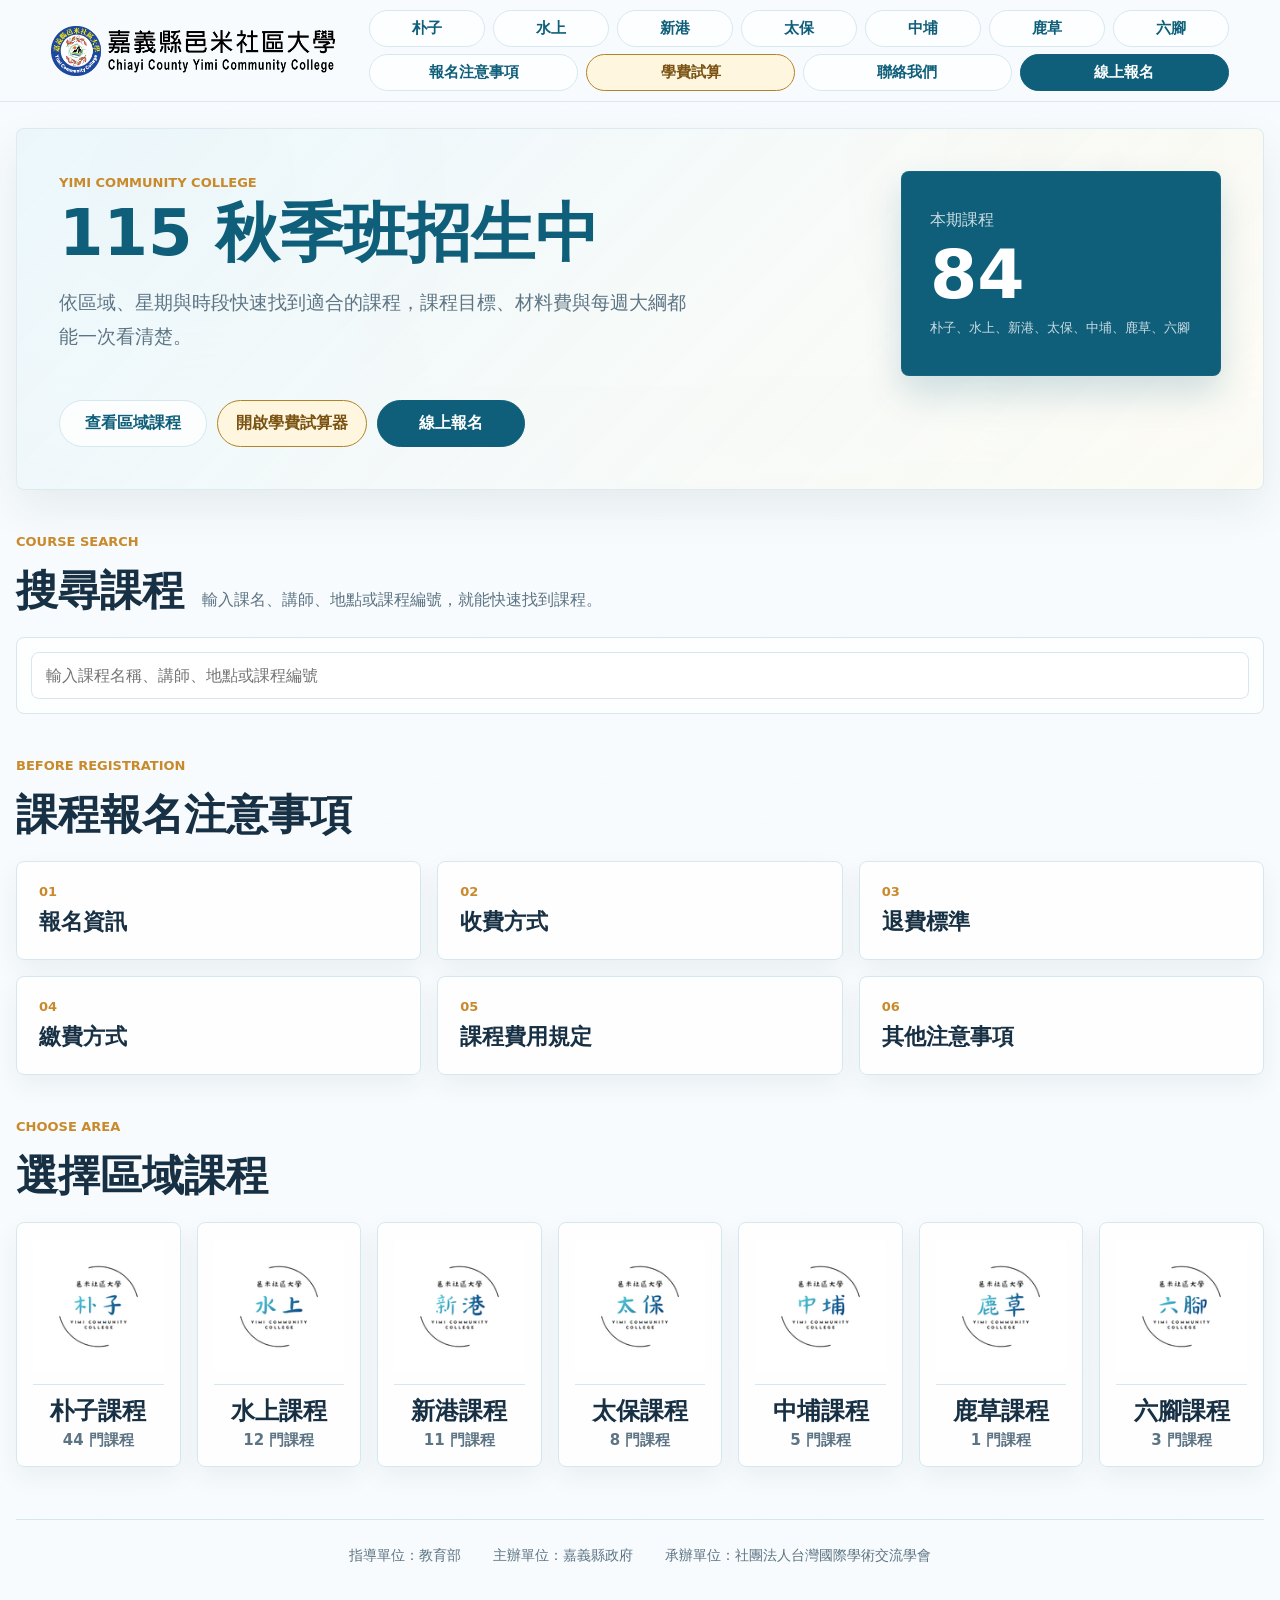
==== commit 5b17ce3c: "Add files via upload" ====
--- a/index.html
+++ b/index.html
@@ -23,6 +23,7 @@
         </div>
         <div class="nav-row nav-actions">
           <a href="#notice">報名注意事項</a>
+          <a class="tuition-nav-link" href="tuition/index.html">學費試算</a>
           <button class="nav-button" type="button" data-open-contact>聯絡我們</button>
           <a class="signup-link" href="https://forms.gle/RVEyKGL61ShTXrss8" target="_blank" rel="noopener">線上報名</a>
         </div>
@@ -49,6 +50,7 @@
         </div>
         <div class="hero-actions">
           <a href="#regions">查看區域課程</a>
+          <a class="tuition-action" href="tuition/index.html">開啟學費試算器</a>
           <a class="primary-action" href="https://forms.gle/RVEyKGL61ShTXrss8" target="_blank" rel="noopener">線上報名</a>
         </div>
       </section>
@@ -125,7 +127,7 @@
             <summary><span>03</span><strong>退費標準</strong></summary>
             <div class="notice-content">
               <h3>退課退費標準</h3>
-              <p>已成班：報名費不予退費及轉讓，僅依退費標準表退還學分費及雜費。</p>
+              <p>已成班：報名費不予退費及轉讓，僅依退費標準表退還學分費。</p>
               <div class="notice-table-wrap">
                 <table class="notice-table">
                   <thead>
@@ -166,7 +168,7 @@
               </ul>
               <h3>退費注意事項</h3>
               <ul>
-                <li>已成班：報名費不予退費及轉讓，僅依退費標準表退還學分費及雜費。</li>
+                <li>已成班：報名費不予退費及轉讓，僅依退費標準表退還學分費。</li>
                 <li>未成班：全額退費（報名費、學分費、雜費）。</li>
                 <li>申請退費需由本人提出，若委託他人但他人延後告知本社大，將以被委託人告知社大之日計算退費級距，且不得異議。</li>
                 <li>為簡化行政程序和避免費用所衍伸之爭議，社大皆不延期或保留學員所繳費用。</li>
--- a/styles.css
+++ b/styles.css
@@ -92,7 +92,7 @@
 }
 
 .nav-actions {
-  grid-template-columns: repeat(3, minmax(0, 1fr));
+  grid-template-columns: repeat(4, minmax(0, 1fr));
 }
 
 .top-nav a,
@@ -118,6 +118,12 @@
   border-color: var(--accent-dark);
   color: var(--white);
   background: var(--accent-dark);
+}
+
+.top-nav .tuition-nav-link {
+  border-color: #b38327;
+  background: #fff6df;
+  color: #7a5212;
 }
 
 main {
@@ -211,6 +217,12 @@
   color: var(--white);
 }
 
+.hero-actions .tuition-action {
+  border-color: #b38327;
+  background: #fff6df;
+  color: #7a5212;
+}
+
 .eyebrow {
   margin: 0 0 10px;
   color: var(--gold);
@@ -1002,7 +1014,7 @@
   }
 
   .nav-actions {
-    grid-template-columns: repeat(3, minmax(0, 1fr));
+    grid-template-columns: repeat(2, minmax(0, 1fr));
   }
 
   .nav-actions a,
